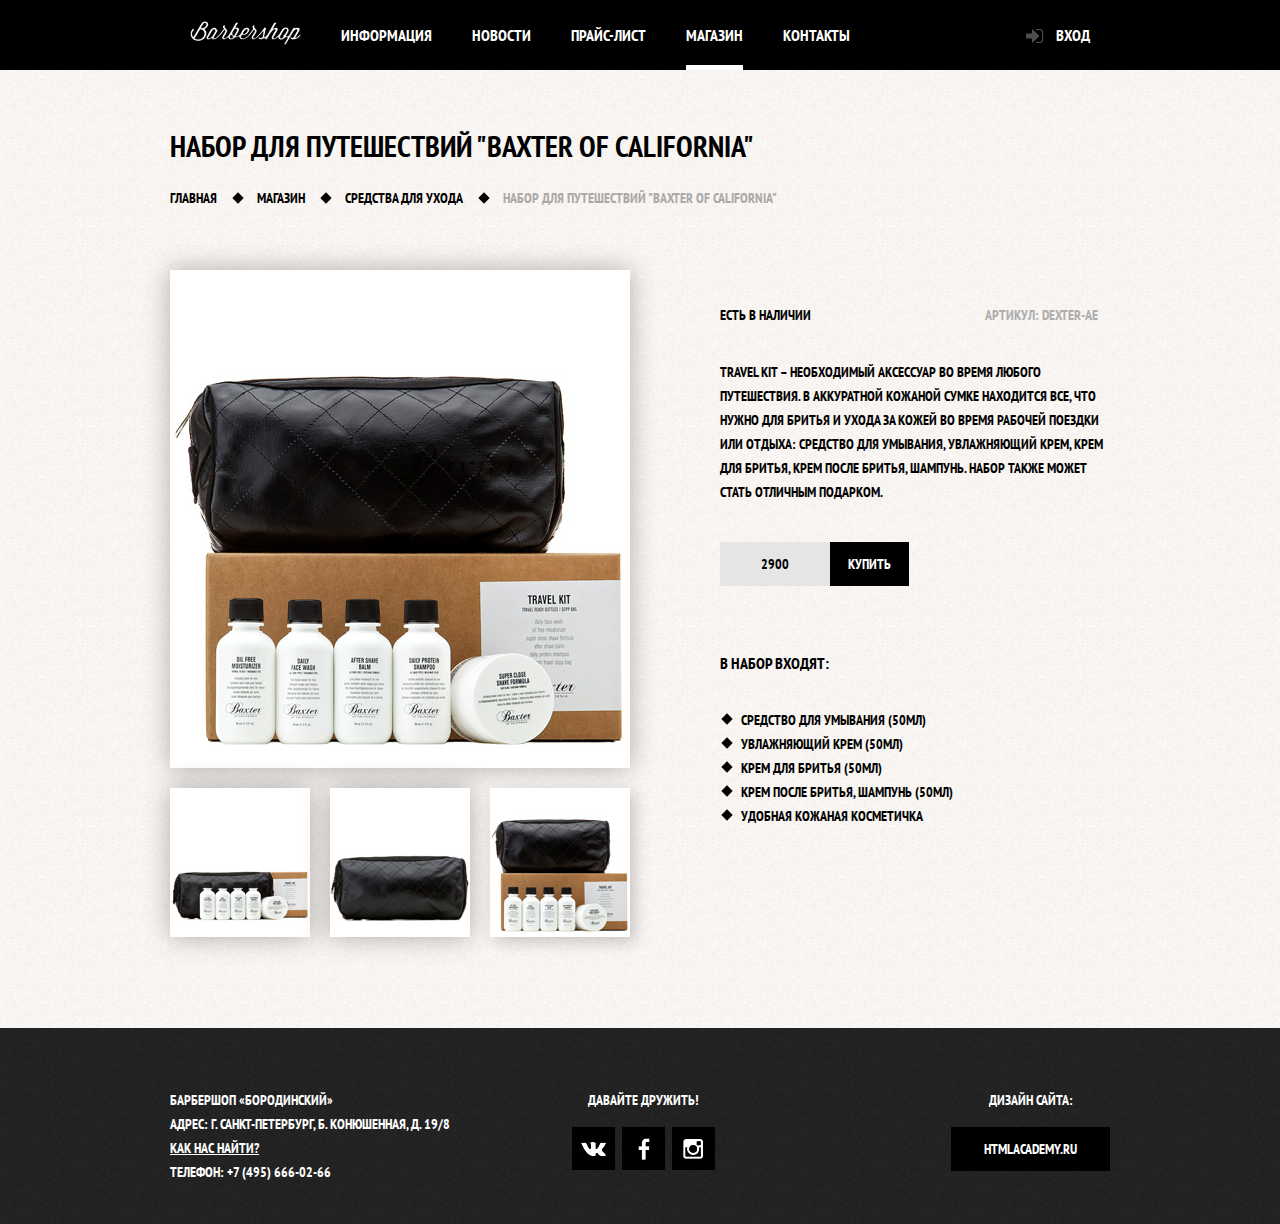
==== item.html @ e2850f3a "Главная, Прайс-лист, Страничка товара + открытие /закрытие попапов" ====
﻿<!DOCTYPE html>
<html>
  <head>
    <meta charset="utf-8">
	<link rel="stylesheet" href="css/normalize.css">
	<link rel="stylesheet" href="css/style.css" type="text/css">
	<link rel="stylesheet" href="https://fonts.googleapis.com/css?family=PT+Sans+Narrow:700&amp;subset=latin,cyrillic-ext">
    <title>Барбершоп "Страница товара" (item)</title>
  </head>
	<body class="item">
		<!--Хедер страницы -->
		<header class="main-header">
			<div class="container clearfix">
					<nav class="main-navigation">
						<ul>
							<li><a href="index.html"><img src="img/-index/logo_header.png" width="111" height="24" alt="Логотип Барбершопа"></a></li>
							<li><a href="#">Информация</a></li>
							<li><a href="#">Новости</a></li>
							<li><a href="price.html">Прайс-лист</a></li>
							<li class="active"><a href="item.html">Магазин</a></li>
							<li><a href="#">Контакты</a></li>
						</ul>
					</nav>
					
					<div class="user-block">
						<a class="login" href="#">Вход</a>  <!-- По клику открывается модальное окно с формой входа! -->
					</div>
			</div>
		</header>
		
		<!--Основная часть страницы -->
		<main class="container main-container clearfix">
			<!-- Заголовок -->
			<h1>Набор для путешествий "Baxter of California"</h1>

			
			<!-- Пагинатор местоположения страницы -->
			<div class="paginator">
				<ul>
					<li><a href="#">Главная</a></li>
					<li><a href="#">Магазин</a></li>
					<li><a href="#">Средства для ухода</a></li>
					<li class="active"><a>Набор для путешествий "Baxter of California"</a></li>
				</ul>
			</div>
				
			<!-- Фото слайды -->
			<div class="content">
				<section class="content-column-left">
					<div class="main_caption">
						<img src="img/-item/big_image.jpeg" width="460" height="498" alt="">
					</div>
					<div class="miniatures">
						<div class="caption">
							<a href="img/-item/big_image_3.jpeg"><img src="img/-item/small_image_3.jpeg" width="140" height="149" alt=""></a>
						</div>
						<div class="caption">
							<a href="img/-item/big_image_2.jpeg"><img src="img/-item/small_image_2.jpeg" width="140" height="149" alt=""></a>
						</div>
						<div class="caption">
							<a href="img/-item/big_image_3.jpeg"><img src="img/-item/small_image.jpeg" width="140" height="149" alt=""></a>
						</div>
					</div>
				</section>
			</div>
				
			<!-- Текстовый блок справа-->
			<article class="content-column-right">
				<div class="text_box">
					<div class="footnotes clearfix">
						<div class="art">Артикул: Dexter-AE</div>
						<div class="availability clearfix">Есть в наличии</div>  <!-- Заменить имя класса (дибильное). Вместо div нужно по ТЗ - p -->
					</div>
					<p>Travel Kit – необходимый аксессуар во время любого путешествия. В аккуратной кожаной сумке находится все, что нужно для бритья и ухода за кожей во время рабочей поездки или отдыха: средство для умывания, увлажняющий крем, крем для бритья, крем после бритья, шампунь. Набор также может стать отличным подарком.</p>
					<div class="price">2900
					</div>
					<div class="btn">Купить
					</div>
					<h3>В набор входят:</h3>
					<ul class="list">
						<li>Средство для умывания (50мл)</li>
						<li>Увлажняющий крем (50мл)</li>
						<li>Крем для бритья (50мл)</li>
						<li>Крем после бритья, шампунь (50мл)</li>
						<li>Удобная кожаная косметичка</li>
					</ul>
				</div>
			</article>
			
		</main>
		
		<!--Футер страницы -->
		<footer class="main-footer">
			<div class="container c clearfix">
				<div class="footer-contacts">
							Барбершоп «Бородинский»<br>
							Адрес: г. Санкт-Петербург, Б. Конюшенная, д. 19/8<br>
							<a href="#">Как нас найти?</a><br>
							Телефон: +7 (495) 666-02-66
				</div>
				
				<div class="footer-social">
					<p>Давайте дружить!</p>
					<a class="social-btn social-btn-vk" href="#"></a>
					<a class="social-btn social-btn-fb" href="#"></a>
					<a class="social-btn social-btn-inst" href="#"></a>
				</div>
				
				<div class="footer-copyright">
					<p>Дизайн сайта:</p>
					<a href="#" class="btn">HTMLAcademy.ru</a>       <!--Копирайт (сайт разрабов) -->
				</div>
			</div>
		</footer>
		
		<!-- Всплывающее модальное окно Вход-->
		<div class="modal-window">
			<!-- Кнопка Закрыть-->
			<div class="modal-window-close">
				закрыть
			</div>
			
			<h2>Личный кабинет</h2>
			<p>Введите пожалуйста свой логин и пароль</p>
			<form class="login-form" action="/echo" method="post">
				<input type="text" name="login" class="icon-user" placeholder="Логин" required>
				<input type="password" name="password" class="icon-password" placeholder="Пароль" required><br>
				<input type="checkbox" name="remember" id="remember-me" checked>
				<label for="remember-me">Запомните меня</label>
				<a href="#" class="restore">Я забыл пароль!</a>
				<button type="submit" class="btn">Войти</button>
			</form>
		</div>
		
		<!-- Всплывающее модальное окно Карта-->
		<div class="modal-content-map">
			<div class="modal-content-close">закрыть</div>
			<div class="modal-container">
				<div id="map" class="map-image">
				</div>
			</div>
		</div>
		
		<script src="js/script.js"></script>
		<script type="text/javascript" charset="utf-8" async src="https://api-maps.yandex.ru/services/constructor/1.0/js/?sid=y2CGXugQH0MIOYEFrCMbbpvY8io7dJtM&width=766&height=561&lang=ru_RU&sourceType=constructor&scroll=true&id=map"></script>
		
	</body>
  </html>
---- css/style.css ----
﻿body {						/* Данные, общие для всей странички */
	font-size: 14px;
	line-height: 24px;
	font-family: "PT Sans Narrow", sans-serif;
	font-weight: 700;
	text-transform: uppercase;
	color: #fff;
	min-width: 960px;
	background: #111 url("../img/-index/bg2.jpeg") no-repeat center top;
}

body.item, body.inner_page {					/* Страничка Прайс */
	background: #f8f5f2 url("../img/-item/block_bg.jpeg") repeat center top;
	color: #000;
}

.container {         /* Общий контейнер шириной 940px */
	width: 940px;
	margin: 0 auto;
	padding: 0 10px;
}

.main-container {
	margin: 45px auto;
	margin-bottom: 84px;
	padding: 0 10px;
}

.clearfix:after {    /* Класс CLEARFIX */
	content: "";
	display: table;
	clear: both;
}

/* Хедер ----------------------------------------------------------*/
.main-header {          /* Хедер */
	margin-top: 0px;
	margin-bottom: 60px;
	background: #000;
}

.main-navigation {     /* Меню хедера */
	float: left;
	width: 810px;
}

.user-block {          /* Пользовательский блок */
	float: right;
	max-width: 140px;
}

.main-navigation ul {   /* Список меню хедера */
	margin: 0;
	padding: 0;
	font-size: 0;  /* борьба с пробелами в инлайн-блоках! */
	list-style: none;
}

.main-navigation li {    /* Элементы списка меню хедера */
	display: inline-block;
	font-size: 16px;
	line-height: 20px;
	vertical-align: top;
}

.main-navigation a {    /* Ссылки в меню хедера */
	display: block;
	padding: 25px 20px;
	text-decoration: none;
	color: #fff;
}

.main-navigation a:hover {   /* Ссылки при наведении */
	background: #242424;
	cursor: pointer;
}

.main-navigation .active a {  /* Активная ссылка меню хедера */
	position: relative;
}

.main-navigation .active a:hover {  /* Активная ссылка меню хедера при наведении */
	background: none;
	cursor: default;
}

.main-navigation .active a:after {  /* Псевдоэлемент активной ссылки меню хедера */
	content: "";
	position: absolute;
	bottom: 0;
	left: 20px;
	right: 20px;
	height: 5px;
	background: white;
}

.login {                     /* Ссылка пользовательского блока */
	position: relative;
	display: inline-block;
	vertical-align: top;
	padding: 25px 20px;
	padding-left: 50px;
	font-size: 16px;
	line-height: 20px;
	text-decoration: none;
	color: #fff;
}

.login:hover {             /* Ссылка пользовательского блока при наведении*/
	background: #242424;
}

.login:before {            /* Псевдоэлемент (картинка)ссылки пользовательского блока */
	content: "";
	position: absolute;
	top: 28px;
	left: 20px;
	width: 18px;
	height: 16px;
	background: url("../img/-index/icon_enter.png") no-repeat;
	/*background-position: 0 -212px;*/
}

.login:hover:before {											/* Псевдоэлемент (картинка)ссылки пользовательского блока при наведении */
	background: url("../img/-index/icon_enter2.png") no-repeat;
}

/*-------------------------------------------------------------*/
.logo {					/* Логотип */
	width: 368px;
	height: 152px;
	margin: 0 auto;
	margin-bottom: 77px;
}

.logo img {				/* Логотип (картинка) */
	width: 368px;
	height: 152px;
}

.slogan {				/* Слоган (из 3 колонок) */
	margin-bottom: 80px;
}

.slogan-item {			/* Колонки слогана */
	float: left;
	width: 300px;
	margin-right: 20px;
	text-align: center;
}

.slogan-item:last-child {		/* Последняя колонка слогана */
	margin-right: 0;
}

.slogan-title {					/* Заголовки слоганов */
	position: relative;
	padding-bottom: 50px;
	margin-bottom: 30px;
	font-size: 30px;
	line-height: 42px;
}

.slogan-item p {					/* Текст слоганов */
	margin: 10px;
}

.slogan-title:after {			/* Псевдоэлемент после заголовка слоганов */
	content: "";
	position: absolute;
	bottom: 0;
	left: 50%;
	display: block;
	width: 20px;
	height: 20px;
	margin-left: -10px;
	background: #fff;
	transform: rotate(45deg);
}

.index-content {						/* Белые окошки */
	margin-bottom: 35px;
	padding: 50px 80px;
	color: #000;
	background:
				url("../img/-index/vert_line.png") no-repeat center,
				#f8f5f2 url("../img/-index/block_bg.jpeg");
}

.index-content-column-left {			/* Левая колонка окошка */
	width: 350px;
}

.index-content-column-right {			/* Правая колонка окошка */
	width: 300px;
}

.index-content-column-left {			/* Левая колонка окошка */
	float: left;
}

.index-content-column-right {			/* Правая колонка окошка */
	float: right;
}

.index-content-column-title {			/* Заголовок колонки */
	margin: 0;
	margin-bottom: 35px;
	font-size: 30px;
	line-height: 42px;
}

.news {							/* Блок новостей в левой колонке */
	margin: 0;
	padding: 0;
	list-style: none;
}

.news li {						/* Элементы блока новостей */
	margin-bottom: 25px;
}

.news time {						/* Дата в блоке новостей */
	text-transform: none;
	font-weight: normal;
}

.news a {
	text-decoration: none;
	color: #000;
}

.btn {							/* Класс .BTN кнопок */
	display: inline-block;
	vertical-align: top;
	padding: 10px 33px;
	margin-right: 16px;
	font-size: 14px;
	font-family: "PT Sans Narrow", sans-serif;
	font-weight: 700;
	line-height: 24px;
	text-decoration: none;
	text-transform: uppercase;
	text-align: center;
	color: #fff;
	background: #000;
	border: none;
	outline: none;
	cursor: pointer;
}

.btn:hover,
.btn:active {					/* Поведение кнопок по наведению и нажатию */
	background: #663d15;
}

.btn:disabled {					/* ПОведение неактивных (отключенных) кнопок */
	cursor: default;
	opacity: .5;
}

.btn:disabled:hover {			/* Поведение неактивных кнопок при наведении */
	background: #000;
}

.main-contacts .btn {
	padding-right: 20px;
	padding-left: 20px;
}

.main-contacts .btn:last-child {
	margin-right: 0;
}

.gallery{						/* Блок галареи в правой колонке */
	position: relative;
	height: 260px;
}

.gallery-image {					/*  */
	height: 164px;
	margin: 0;
	border: 7px solid white;
	background: #ccc;
}

.gallery-image img {				/* Изображение в блоке галереи */
	width: 286px;
	height: 164px;
}

.gallery .btn {					/* Кнопки в блоке галереи */
	position: absolute;
	bottom: 0;
	width: 140px;
	margin: 0;
}

.gallery-prev {					/* Кнопка НАЗАД в блоке галереи */
	left: 0;
}

.gallery-next {					/* Кнопка ВПЕРЕД в блоке галереи */
	right: 0;
}

.content p {						/* Абзац в левой колонке второго белого окошка */
	margin: 0;
	margin-bottom: 25px;
}

.form  input {						/* Форма в правой колонке второго окошка */
	float: left;
	margin-right: 20px;
	margin-bottom: 20px;
	width: 106px;
	padding: 10px 15px;
	border: 2px solid #000;
	font-family: "PT Sans Narrow", sans-serif;
	font-size: 14px;
	line-height: 24px;
	text-transform: uppercase;
	color: #000;
	background: #f9f6f3;
	outline: none;
}

.form  input:focus {					/* Поля ввода формы при фокусе на них */
	border: 2px solid #663d15;
}

.form  input:nth-child(even) {			/* Четные поля ввода формы */
	margin-right: 0;
}

.form .btn {							/* Кнопки формы */
	clear: both;
	width: 100%;
}

/* Пагинатор (внутренние странички) -----------------------------*/
.paginator {								/* Пагинатор */
	max-width: 700px;
	margin: 0;
	margin-bottom: 35px;
}

.paginator ul {   /* Список меню пагинатора */
	margin: 0;
	padding: 0;
	font-size: 0;  /* борьба с пробелами в инлайн-блоках! */
	list-style: none;
}

.paginator li {    /* Элементы списка меню пагинатора */
	display: inline;			/* inline-block  не нужен! */
	font-size: 14px;
	line-height: 20px;
	vertical-align: top;
}

.paginator a {    /* Ссылки в меню пагинатора */  
	padding: 10px 0px;
	padding-right: 40px;

	position: relative;
	text-decoration: none;
	color: #000;
}

.paginator li.active a:after {		/* Скрыть псевдоэлемент активной ссылки пагинатора (как вариант) */
	display: none;
}

.paginator a:after {		/* Псевдолементы ссылок пагинатора. */
	content: "";
	display: block;
	position: absolute;
	top: 15px;
	right: 15px;    				
	width: 8px;
	height: 8px;
	background-color: #000;
	transform: rotate(45deg);
}

.paginator a:hover:after {			/* При наведении на псевдоэлемент курсор "не сигналит" о ссылке */
	cursor: default;
}

.paginator a:hover {   /* Ссылки пагинатора при наведении */
	cursor: pointer;
}

.paginator .active a {  /* Активная ссылка меню пагинатора */
	position: relative;
	color: #aba9a7;					
}

.paginator .active a:hover {  /* Активная ссылка меню пагинатора при наведении */
	background: none;
	cursor: default;
}

/* Стили странички "Страничка товара" (item) -----------------------------*/
.item .main-header {
	background: #000;
	color: #fff;
	margin-bottom: 55px;
}

.item  h1 {
	margin: 0;
	margin-bottom: 21px;
	font-size: 30px;
	line-height: 42px;
}

.item .paginator {
	margin-bottom: 55px;
}

.item .main-footer {
	background: #252525 url("../img/-index/footer_bg.jpeg");
	color: #fff;
}

.item .content-column-left {					/* Левый блок (картинки) */
	width: 480px;
	float: left;
}

.main_caption {							/* Большая картинка */
	float: left;
	padding-bottom: 13px;	/* ...Исправить. Если падинг указать 20 рх, то вылезает на деле почему-то больше (7рх лишние)... */
}

/*.caption a:active .main_caption img{					/ такое не  работает... /
	background: url("img/-item/big_image.jpeg") no-repeat;
}*/

.main_caption img, .caption img {		/* Тень изображениям (большому и двум маленьким) */
	box-shadow: 0 0 25px rgba(0,0,0,0.3);
}

.caption:last-child  img{		/* Тень изображению (последнему из маленьких) */
	box-shadow: 5px 5px 15px rgba(0,0,0,0.2);
}

.caption {
	float: left;	
	padding-right: 20px;
}

.caption:last-child {	
	padding-right: 0;
}

.caption:last-child :after {
	clear: both;
}

.item .content-column-right {					/* Правый блок (текстовый) */
	width: 390px;
	float: right;
}

.item .content-column-right .btn {
	padding: 10px 18px;
	margin-right: 0px;
}

.item .content-column-right a {
	text-decoration: none;
	color: #000;
}

.item .content-column-right .art {
	color: #aeaeae;
}

.item .text_box p {
	margin-bottom: 38px;
}

.item .text_box h3 {
	margin-top: 65px;
	margin-bottom: 33px;
}

.item .content-column-right ul {			/* content-column-right заменить на класс list!.. */
	margin: 0;
    padding: 0;
	list-style: none;
	margin-top: 29px;
	margin-left: 21px;
}

.item .content-column-right li {			/* и тут... */
	position: relative;
}

.item .content-column-right li:before {		/* и тут... */  /* и где-то еще в 1 месте... */
	content: "";
	position: absolute;
	top: 7px;
	left: -18px;    				/* Хотя по идее 21рх... */
	width: 8px;
	height: 8px;
	background-color: #000;
	transform: rotate(45deg);	
}
 
.price {
	display: inline-block;
	vertical-align: top;
	padding: 10px 41px;
	margin-right: -3px;
	font-size: 14px;
	font-family: "PT Sans Narrow", sans-serif;
	font-weight: 700;
	line-height: 24px;
	text-decoration: none;
	text-transform: uppercase;
	text-align: center;
	border: none;
	outline: none;
	cursor: default;
	color: #000;
	background-color: #e5e5e5;
}

.footnotes {
	margin-top: 33px;
	margin-bottom: 33px;
}

.availability {
	float: left;
}

.art {
	float: right;
	padding-right: 12px;
}

/* Стили странички Прайс (inner-page) ------------------------------------------------- */
.inner_page .main-header {
	background: #000;
	color: #fff;
	margin-bottom: 55px;
}

.inner_page .main-footer {
	background: #252525 url("../img/-index/footer_bg.jpeg");
	color: #fff;
}

.inner_page .main-container {
	margin-bottom: 79px;
}

.inner_page .main-navigation li:first-of-type  a, .item .main-navigation li:first-of-type  a {
	padding: 21px 20px;
}

.inner-page-title {
	margin-bottom: 57px; /*можно и 55рх*/
}

.inner-page-title h1 {
	margin: 0;
	padding: 0;
	margin-bottom: 19px;
	font-size: 30px;
	line-height: 42px;
}

.inner-content {
	margin-bottom: 79px;
}

.inner-content h2 {
	margin-top: 60px;
	margin-bottom: 32px;
	font-size: 24px;
	line-height: 30px;
}

.inner-content p {
	margin: 14px 0;
}

.inner-content table {
	border-collapse: collapse;
}

.inner-content td {
	padding: 10px 15px;
	border: 2px solid black;
}

.big-header {
	margin-top: 57px;
	margin-bottom: 58px;  
	text-align: center;
}

.big-header h2 {
	position: relative;
	display: inline;
	margin: 0;
	padding: 0 25px;  
	font-size: 48px;
	line-height: 48px;
	text-align: center;
	background: #f8f5f2 url("../img/-item/block_bg.jpeg") repeat;
}

.big-header:after {
	content: ""; 
	position: relative;
	top: -25px;
	z-index: -1;  
	display: block;
	border-bottom: 2px solid black;
}
.list-1 {
	margin: 14px 0;
	padding: 0;
	list-style: none;
}

.list-1 li {
	position: relative;
	margin-bottom: 15px;
	padding-left: 20px;
}

.list-1 li:before {
	content: "";
	position: absolute;
	top: 8px;
	left: 0;
	width: 8px;
	height: 8px;  
	background: #000;
	transform: rotate(45deg);
}

.prices-table {
	width: 100%;
}

.prices-table td {
    width: 50%;
}

.prices-table td:last-child {
	text-align: center;
}

.short-text {
	padding-right: 80px;
}

/* Колонки для контента */
.inner-content-columns {
    margin: 60px 0;
	margin-bottom: 63px;
}

.inner-content-column-left,
.inner-content-column-right {
	width: 460px;
}

.inner-content-column-left {
	float: left;
}

.inner-content-column-right {
	float: right;
}

.inner-content-column-left *:first-child,
.inner-content-column-right *:first-child {
	margin-top: 0;
}
.inner-content-column-left *:last-child,
.inner-content-column-right *:last-child {
	margin-bottom: 0;
}

/* Футер -------------------------------------------------------*/
.main-footer {						/* Футер */
	margin-top: 60px;
	padding-top: 60px;
	padding-bottom: 40px;
	background: #252525 url("../img/-index/footer_bg.jpeg");
}

.footer-contacts {					/* Блок контактов в футере */
	float: left;
	width: 320px;
	margin-right: 80px;
}

.footer-contacts a {					/* Ссылки блока контактов футера ???*/
	color: #fff;
}

.footer-social {						/* Блок социальных сетей футера */
	float: left;
	text-align: center;
}

.footer-copyright {					/* Блок копирайта футера */
	float: right;
	max-width: 320px;
}

.footer-contacts a:hover {			/* Ссылки блока контактов футера при наведении */
	text-decoration: none;
}

.footer-social p {					/* Абзац блока соцсетей футера */
	margin: 0;
	margin-bottom: 15px;
}

.social-btn {						/* Социальные кнопки в футере */
	margin: 0 2px;
	display: inline-block;
	vertical-align: top;
	width: 43px;
	height: 43px;
	font-size: 0;
	text-decoration: none;
	background: #000 url("../img/sprite.png") no-repeat center;								/* Подключить спрайт и далее расставить координаты картинок! */
}

.social-btn:hover {						/* Социальные кнопки в футере при наведении */
	background-color: #fff;
}

.social-btn-vk {						/* Социальная кнопка ВК футера */
	background: #000 url("../img/-index/icon_vk.png") no-repeat center;
	/*background-position: 9px -968px;*/
}

.social-btn-fb {						/* Социальная кнопка FB футера */
	background: #000 url("../img/-index/icon_fb.png") no-repeat center;
}

.social-btn-inst {						/* Социальная кнопка INST футера */
	background: #000 url("../img/-index/icon_inst.png") no-repeat center;
}

.social-btn-vk:hover {						/* Социальная кнопка ВК футера при наведении */
	background: #fff url("../img/-index/icon_vk_b.png") no-repeat center;
}

.social-btn-fb:hover {						/* Социальная кнопка FB футера при наведении */
	background: #fff url("../img/-index/icon_fb_b.png") no-repeat center;
}

.social-btn-inst:hover {						/* Социальная кнопка INST футера при наведении */
	background: #fff url("../img/-index/icon_inst_b.png") no-repeat center;
}

.footer-copyright p {					/* Абзац блока копирайта футера */
	margin: 0;
	margin-bottom: 15px;
	text-align: center;
}

.footer-copyright .btn {					/* Кнопки блока копирайта футера */
	margin-right: 0;
}

.footer-copyright .btn:hover {					/* Кнопки блока копирайта футера при наведении*/
	color: #000;
	background: #fff;
}

/* Модальное окно Вход ------------------------------------------ */
.modal-window {
	display: none;		/* display: none; */
	position: absolute;
	top: 0;
	left: 50%;
	margin-top: 120px;
	margin-left: -230px;
	width: 300px;
	padding: 50px 80px;
	padding-bottom: 58px;
	background: #f8f5f2 url("../img/-index/block_bg.jpeg") repeat;
	color: #000;
	box-shadow: 0 30px 50px rgba(0,0,0,.75);
}

.modal-window-close {		/* Кнопка Закрыть формы входа */
	position: absolute;
	top: 9px;
	right: -34px;
	width: 21px;
	height: 21px;
	background: url("../img/-index/close_window.png") no-repeat center;
	font-size: 0;
	cursor: pointer;
}

.modal-window h2 {			/* Заголовок */
	margin: 0;
	margin-bottom: 20px;
	font-size: 30px;
	line-height: 42px;
}

.modal-window p {			/* Абзац */
	margin: 0;
	margin-bottom: 15px;
}

.modal-window .login-form {		/* Форма */
	
}

.login-form input[type="text"], .login-form input[type="password"] {	/* Поля формы входа (логин и пароль) */
	width: 241px;
	margin: 0;
	margin-bottom: 9px;
	padding: 12px 40px 12px 10px;
	font-size: 14px;
	line-height: 24px;
	font-family: "PT Sans Narrow", sans-serif;
	text-transform: uppercase;
	color: #000;
	border: 2px solid #000101;
	outline: none;
	background: #f9f6f3;
}

.login-form input:focus {				/* Фокус в поле ввода */
	border-color: #663d15;
}

.login-form input.icon-user {			/* Иконка в поле Логин */
	background: url("../img/-index/icon_login.png") no-repeat right 14px center;
}

.login-form input.icon-password {		/* Иконка в поле Пароль */
	background: url("../img/-index/icon_pass.png") no-repeat right 14px center;
}

.login-form .restore {				/* Ссылка "Я забыл пароль" */
	float:right;
	color: #000;
}

.login-form .btn {					/* Кнопка формы */
	width: 100%;
	margin-top: 17px;
}

.login-form input[type="checkbox"] {	/* Чекбокс */
	display: none;
}

.login-form input[type="checkbox"] + label{		/* Лейбл, привязанный к чекбоксу */
	display: inline-block;
	vertical-align: top;
	position: relative;
	padding-left: 32px;
	cursor: pointer;
}

.login-form input[type="checkbox"] + label:hover {		/* Лейбл при наведении */
	color: #663d15;
}

.login-form input[type="checkbox"] + label:before {		/* Псевдоэлемент лейбла */
	content: "";
	position: absolute;
	top: 2px;
	left: 0;
	width: 17px;
	height: 17px;
	border: 2px solid #000;
}

.login-form input[type="checkbox"]:checked + label:before {		/* Псевдоэлемент при нажатом чекбоксе */
	background: url("../img/-index/close_btn.png") no-repeat center;
}

.modal-content-map {
	display: none;		/* display: none; */
	position: absolute;
	top: 0;
	left: 50%;
	margin-top: 578px;
	margin-left: -390px;
	width: 766px;
	height: 560px;
	padding: 7px;
	background-color: #fff;
	color: #000;
	box-shadow: 0 30px 50px rgba(0,0,0,.75);
}

.modal-content-close {		/* Кнопка Закрыть формы входа */
	position: absolute;
	top: 7px;
	right: -32px;
	width: 21px;
	height: 21px;
	background: url("../img/-index/close_window.png") no-repeat center;
	font-size: 0;
	cursor: pointer;
	
}

@keyframes show {			/* Кадры анимации открытия Модального окна */
  0% {
    opacity: 0.2;
  }
  70% {
    opacity: 0.4;
  }
  90% {
    opacity: 0.7;
  }
  100% {
    opacity: 1;
  }
}

.modal-show {		/* Отображение модального окна */
	display: block;
	animation: show 1s;
}

@keyframes close {			/* Кадры анимации закрытия Модального окна */
	0% {
		transform: scale(1);
		opacity: 1;		
	}
	60% {
		transform: scale(0.9);	
        opacity: 1;	
	}
	80% {
		transform: scale(1.1);
	}	
	100% {
		transform: scale(0);
		opacity: 0;	
	}		
}

.modal-close{						/* Закрытие модального окна */
	animation: close .5s ease-in-out;
}

@keyframes error {			/* Кадры анимации ошибки Модального окна Вход */
  0% {
	opacity: 1;
  }
  50% {
	box-shadow:  0 0 20px 30px rgba(255,0,0,0.7),
				inset 0 0 10px 10px rgba(255,0,0,0.7);
	opacity: 0.9;
  }
  100% {
	opacity: 1;
  }
}

.modal-error {		/* Ошибка входа (не хватает логина и/или пароля) */
	animation: error 2s;
}

/*.modal-show-sec {			/* Альтернативное отображение модального окна */
	/*display: block;
	animation: modal-show-sec .5s ease-in-out;		
}

@keyframes modal-show-sec {		/* Кадры альтернативной анимации открытия Модального окна */
	/*0% {
		transform: scale(0);
		opacity: 0.0;		
	}
	60% {
		transform: scale(1.1);	
	}
	80% {
		transform: scale(0.9);
		opacity: 1;	
	}	
	100% {
		transform: scale(1);
		opacity: 1;	
	}		
}*/

.modal-container {
	background-color: #aba9a7;
	width: 100%; /*766px;*/
	height: 100%; /*560px;*/
	z-index: 1;
}

.map-image {
	z-index: 2;
}
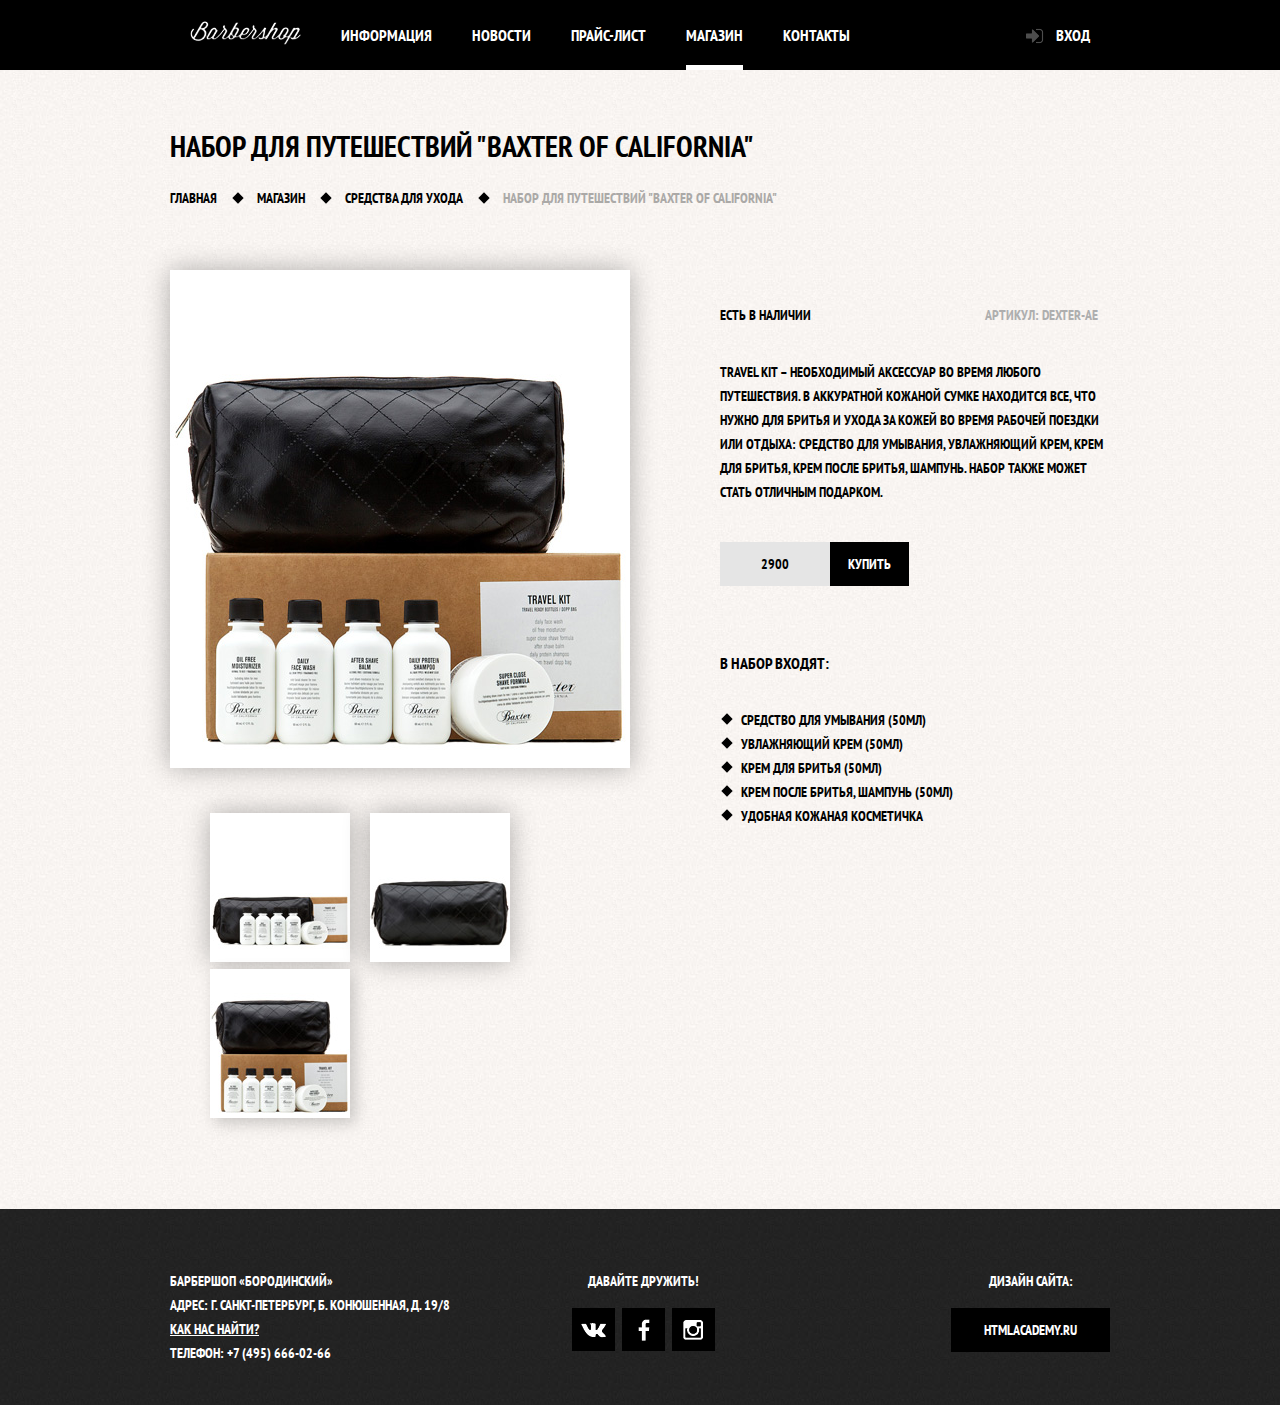
==== commit 10d7cd6c: "Переключение картинок" ====
--- a/item.html
+++ b/item.html
@@ -8,16 +8,18 @@
     <title>Барбершоп "Страница товара" (item)</title>
   </head>
 	<body class="item">
+		<!-- Затемняющая шторка -->
+		<div class="blind"></div> 
 		<!--Хедер страницы -->
 		<header class="main-header">
 			<div class="container clearfix">
 					<nav class="main-navigation">
 						<ul>
-							<li><a href="index.html"><img src="img/-index/logo_header.png" width="111" height="24" alt="Логотип Барбершопа"></a></li>
+							<li><a href="index.html"><img src="img/logo_header.png" width="111" height="24" alt="Логотип Барбершопа"></a></li>
 							<li><a href="#">Информация</a></li>
 							<li><a href="#">Новости</a></li>
 							<li><a href="price.html">Прайс-лист</a></li>
-							<li class="active"><a href="item.html">Магазин</a></li>
+							<li class="active"><a href="shop.html">Магазин</a></li>
 							<li><a href="#">Контакты</a></li>
 						</ul>
 					</nav>
@@ -29,16 +31,16 @@
 		</header>
 		
 		<!--Основная часть страницы -->
-		<main class="container main-container clearfix">
+		<div class="container main-container clearfix">
 			<!-- Заголовок -->
 			<h1>Набор для путешествий "Baxter of California"</h1>
 
 			
 			<!-- Пагинатор местоположения страницы -->
-			<div class="paginator">
+			<div class="bread_crumbs">
 				<ul>
-					<li><a href="#">Главная</a></li>
-					<li><a href="#">Магазин</a></li>
+					<li><a href="index.html">Главная</a></li>
+					<li><a href="shop.html">Магазин</a></li>
 					<li><a href="#">Средства для ухода</a></li>
 					<li class="active"><a>Набор для путешествий "Baxter of California"</a></li>
 				</ul>
@@ -47,20 +49,20 @@
 			<!-- Фото слайды -->
 			<div class="content">
 				<section class="content-column-left">
-					<div class="main_caption">
-						<img src="img/-item/big_image.jpeg" width="460" height="498" alt="">
-					</div>
-					<div class="miniatures">
-						<div class="caption">
-							<a href="img/-item/big_image_3.jpeg"><img src="img/-item/small_image_3.jpeg" width="140" height="149" alt=""></a>
-						</div>
-						<div class="caption">
-							<a href="img/-item/big_image_2.jpeg"><img src="img/-item/small_image_2.jpeg" width="140" height="149" alt=""></a>
-						</div>
-						<div class="caption">
-							<a href="img/-item/big_image_3.jpeg"><img src="img/-item/small_image.jpeg" width="140" height="149" alt=""></a>
-						</div>
-					</div>
+					<p class="main_caption">
+						<img id="largeImg" src="img/big_image.jpeg" width="460" height="498" alt="BigImage">
+					</p>
+					<ul class="miniatures"  id="thumbs">
+						<li class="caption">
+							<a href="img/big_image_3.jpg" title="Image3"><img src="img/small_image_3.jpeg" width="140" height="149" alt="SmallImage1"></a>
+						</li>
+						<li class="caption">
+							<a href="img/big_image_2.jpg" title="Image2"><img src="img/small_image_2.jpeg" width="140" height="149" alt="SmallImage2"></a>
+						</li>
+						<li class="caption">
+							<a href="img/big_image.jpeg" title="Image1"><img src="img/small_image.jpeg" width="140" height="149" alt="SmallImage3"></a>
+						</li>
+					</ul>
 				</section>
 			</div>
 				
@@ -87,7 +89,7 @@
 				</div>
 			</article>
 			
-		</main>
+		</div>
 		
 		<!--Футер страницы -->
 		<footer class="main-footer">
@@ -95,7 +97,7 @@
 				<div class="footer-contacts">
 							Барбершоп «Бородинский»<br>
 							Адрес: г. Санкт-Петербург, Б. Конюшенная, д. 19/8<br>
-							<a href="#">Как нас найти?</a><br>
+							<a class="open-map" href="#">Как нас найти?</a><br>
 							Телефон: +7 (495) 666-02-66
 				</div>
 				
--- a/css/style.css
+++ b/css/style.css
@@ -6,12 +6,17 @@
 	text-transform: uppercase;
 	color: #fff;
 	min-width: 960px;
-	background: #111 url("../img/-index/bg2.jpeg") no-repeat center top;
-}
-
-body.item, body.inner_page {					/* Страничка Прайс */
-	background: #f8f5f2 url("../img/-item/block_bg.jpeg") repeat center top;
-	color: #000;
+	background: #111 url("../img/bg2.jpeg") no-repeat center top;
+}
+
+body.shop, body.item, body.inner_page {					/* Тело внутренних страниц */
+	background: #f8f5f2 url("../img/block_bg.jpeg") repeat center top;
+	color: #000;
+}
+
+.shop .main-footer, .item .main-footer, .inner_page .main-footer {		/* Футер внутренних страниц */
+	background: #252525 url("../img/footer_bg.jpeg");
+	color: #fff;
 }
 
 .container {         /* Общий контейнер шириной 940px */
@@ -117,12 +122,12 @@
 	left: 20px;
 	width: 18px;
 	height: 16px;
-	background: url("../img/-index/icon_enter.png") no-repeat;
+	background: url("../img/icon_enter.png") no-repeat;
 	/*background-position: 0 -212px;*/
 }
 
 .login:hover:before {											/* Псевдоэлемент (картинка)ссылки пользовательского блока при наведении */
-	background: url("../img/-index/icon_enter2.png") no-repeat;
+	background: url("../img/icon_enter2.png") no-repeat;
 }
 
 /*-------------------------------------------------------------*/
@@ -183,8 +188,8 @@
 	padding: 50px 80px;
 	color: #000;
 	background:
-				url("../img/-index/vert_line.png") no-repeat center,
-				#f8f5f2 url("../img/-index/block_bg.jpeg");
+				url("../img/vert_line.png") no-repeat center,
+				#f8f5f2 url("../img/block_bg.jpeg");
 }
 
 .index-content-column-left {			/* Левая колонка окошка */
@@ -338,28 +343,28 @@
 	width: 100%;
 }
 
-/* Пагинатор (внутренние странички) -----------------------------*/
-.paginator {								/* Пагинатор */
+/* Пагинатор Хлебные крошки (внутренние странички) -----------------*/
+.bread_crumbs {								/* Пагинатор Хлебные крошки */
 	max-width: 700px;
 	margin: 0;
 	margin-bottom: 35px;
 }
 
-.paginator ul {   /* Список меню пагинатора */
+.bread_crumbs ul {   /* Список меню пагинатора */
 	margin: 0;
 	padding: 0;
 	font-size: 0;  /* борьба с пробелами в инлайн-блоках! */
 	list-style: none;
 }
 
-.paginator li {    /* Элементы списка меню пагинатора */
+.bread_crumbs li {    /* Элементы списка меню пагинатора */
 	display: inline;			/* inline-block  не нужен! */
 	font-size: 14px;
 	line-height: 20px;
 	vertical-align: top;
 }
 
-.paginator a {    /* Ссылки в меню пагинатора */  
+.bread_crumbs a {    /* Ссылки в меню пагинатора */  
 	padding: 10px 0px;
 	padding-right: 40px;
 
@@ -368,11 +373,11 @@
 	color: #000;
 }
 
-.paginator li.active a:after {		/* Скрыть псевдоэлемент активной ссылки пагинатора (как вариант) */
+.bread_crumbs li.active a:after {		/* Скрыть псевдоэлемент активной ссылки пагинатора (как вариант) */
 	display: none;
 }
 
-.paginator a:after {		/* Псевдолементы ссылок пагинатора. */
+.bread_crumbs a:after {		/* Псевдолементы ссылок пагинатора. */
 	content: "";
 	display: block;
 	position: absolute;
@@ -384,28 +389,354 @@
 	transform: rotate(45deg);
 }
 
-.paginator a:hover:after {			/* При наведении на псевдоэлемент курсор "не сигналит" о ссылке */
+.bread_crumbs a:hover:after {			/* При наведении на псевдоэлемент курсор "не сигналит" о ссылке */
 	cursor: default;
 }
 
-.paginator a:hover {   /* Ссылки пагинатора при наведении */
+.bread_crumbs a:hover {   /* Ссылки пагинатора при наведении */
 	cursor: pointer;
 }
 
-.paginator .active a {  /* Активная ссылка меню пагинатора */
+.bread_crumbs .active a {  /* Активная ссылка меню пагинатора */
 	position: relative;
-	color: #aba9a7;					
-}
-
-.paginator .active a:hover {  /* Активная ссылка меню пагинатора при наведении */
+	color: #aba9a7;	
+	cursor: default;
+	pointer-events: none;	/* Отменяем события по клику */	
+}
+
+.bread_crumbs .active a:hover {  /* Активная ссылка меню пагинатора при наведении */
 	background: none;
 	cursor: default;
 }
 
+/* Стили странички "Магазин" (shop) -----------------------------*/
+.shop .main-header {
+	margin-bottom: 54px;
+}
+
+.shop h1 {
+	margin-top: 0;
+	margin-bottom: 23px;
+}
+
+.shop .bread_crumbs {
+	margin-bottom: 54px;
+}
+
+.shop .bread_crumbs .active {
+	color: #aba9a7;
+	pointer-events: none;	/* Отменяем события по клику */	
+}
+
+.shop .bread_crumbs .active:after {
+	display: none;
+}
+
+.shop .left-part-form {
+	width: 190px;
+	float: left;
+}
+
+.shop .group-inputs {
+	border: none;
+	margin: 0;
+	padding: 0;
+	padding-top: 32px;
+	font-size: 24px;
+	line-height: 30px;
+}
+
+.shop .group-inputs:nth-of-type(2) {
+	margin-top: 55px;
+}
+
+.shop .left-part-form input[type="radio"] {		/* Истинные радиокнопки */
+	display: none;
+}
+
+.shop .left-part-form input[type="radio"] + label {		/* Лейбл после радиокнопки */
+	display: inline-block;
+	vertical-align: middle;
+	font-family: 'PT Sans Narrow', Arial, sans-serif;
+	font-size: 14px;
+	line-height: 18px;
+	color: #000;
+	margin-left: 44px;
+	cursor: pointer;
+	margin-bottom: 23px;
+	position: relative;
+}
+
+.shop .left-part-form input[type="radio"] + label::before {	/* Псевдоэлемент лейбла, стоящего после радиокнопки */
+	content: "";
+	vertical-align: middle;
+	width: 18px;
+	height: 18px;
+	position: absolute;
+	left: -44px;
+	top: 0;
+	background-color: #fff;
+	border-radius: 50%;
+	border: 2px solid #000;
+}
+
+.shop .left-part-form input[type="radio"]:checked + label::before {	/* Псевдоэлемент лейбла, стоящего после  УСТАНОВЛЕННОЙ радиокнопки */
+	content: "";
+	position: absolute;
+	left: -42px;
+	top: 2px;
+	width: 8px;
+	height: 8px;
+	background-color: #000;
+	border-radius: 50%;
+	border: 5px solid #fff;
+	box-shadow: 0 0 0 2px rgba(0,0,0,1);
+}
+
+.shop .left-part-form input[type="checkbox"] {		/* Истинный чекбокс */
+	display: none;
+}
+
+.shop .left-part-form input[type="checkbox"] + label {	/* Лейбл после чекбокса */
+	display: inline-block;
+	vertical-align: middle;
+	font-family: 'PT Sans Narrow', Arial, sans-serif;
+	font-size: 14px;
+	line-height: 18px;
+	color: #000;
+	margin-left: 44px;
+	position: relative;
+	cursor: pointer;
+	margin-bottom: 20px;
+}
+
+.shop .left-part-form input[type="checkbox"]:last-of-type + label, 
+.shop .left-part-form input[type="checkbox"]:checked:last-of-type + label {		/* Лейбл, стоящий после последнего чекбокса */
+	margin-bottom: 0;	
+}
+
+.shop .left-part-form input[type="radio"]:last-of-type + label,
+.shop .left-part-form input[type="radio"]:last-of-type:checked + label {		/* Лейбл, стоящий после последней радиокнопки */
+	margin-bottom: 0;
+}
+
+.shop .left-part-form input[type="checkbox"] + label::before {		/* Псевдоэлемент лейбла, стоящего после чекбокса */
+	content: "";
+	vertical-align: middle;
+	width: 16px;
+	height: 16px;
+	position: absolute;
+	left: -44px;
+	top: 0px;
+	border: 2px solid #000;
+}
+
+.shop .left-part-form input[type="checkbox"]:checked + label::before {	/* Псевдоэлемент лейбла, стоящего после УСТАНОВЛЕННОГО чекбокса */
+	content: "";
+	position: absolute;
+	left: -42px;
+	top: 2px;
+	width: 12px;
+	height: 12px;
+	background: url("../img/check_on.png") no-repeat center;
+	border: 2px solid #fff;
+	box-shadow: 0 0 0 2px rgba(0,0,0,1);
+}
+
+.shop .left-part-form .btn {
+	margin-right: 0;
+	margin-top: 30px;
+}
+
+.shop  .right-part-items .buy {					/* Кнопка в Форме */
+    display: inline-block;
+	width: 78px;
+    margin-right: 0;
+	vertical-align: top;
+	padding-top: 14px;
+	padding-bottom: 15px;
+	font-size: 14px;
+	font-weight: 700;
+	line-height: 18px;
+	text-decoration: none;
+	text-transform: uppercase;
+	text-align: center;
+	color: #fff;
+	background: #000;
+	border: none;
+	outline: none;
+	cursor: pointer;
+}
+
+.shop  .right-part-items .buy:hover, .shop  .right-part-items .buy:active {			/* Кнопка в форме при нажатии и наведении */
+	background-color: #663d15;
+}
+
+.shop .price  {
+	width: 109px;
+	padding: 15px 0;
+	padding-top: 14px;
+	margin-left: 16px;
+	font-size: 14px;
+	line-height: 18px;
+	margin-bottom: 16px;
+}
+
+.left-part-form .btn:hover, .left-part-form .btn:active {			/* Кнопка в форме при нажатии и наведении */
+	background-color: #663d15;
+}
+
+/* События элементов формы при НАВЕДЕНИИ */
+.left-part-form input[type="radio"] + label:hover, 						/* при наведении на лейблы */
+.left-part-form input[type="radio"]:checked + label:hover, 
+.left-part-form input[type="checkbox"] + label:hover,
+.left-part-form input[type="checkbox"]:checked + label:hover {
+	color: #663d15;
+}
+
+.left-part-form input[type="radio"] + label:hover::before, 				/* при наведении на "псевдо" радиобаттоны и чекбоксы */
+.left-part-form input[type="radio"]:checked + label:hover::before, 
+.left-part-form input[type="checkbox"] + label:hover::before,
+.left-part-form input[type="checkbox"]:checked + label:hover::before {	
+	color: #000; 
+}
+
+/* События элементов формы при БЛОКИРОВКЕ */
+.left-part-form input[type="radio"]:disabled + label,					/* лейблы при блокировке input[] */
+.left-part-form input[type="radio"]:checked:disabled + label, 
+.left-part-form input[type="checkbox"]:disabled + label,
+.left-part-form input[type="checkbox"]:checked:disabled + label {
+	color: #adaba9;
+}
+
+.left-part-form input[type="radio"]:disabled + label::before,			/* "псевдо-" радиобаттоны и чекбоксы при блокировке */
+.left-part-form input[type="radio"]:checked:disabled + label::before, 
+.left-part-form input[type="checkbox"]:disabled + label::before,
+.left-part-form input[type="checkbox"]:checked:disabled + label::before {
+	opacity:0.3;
+}
+.shop .right-part-items {
+	float: right;
+	width: 700px;
+}
+
+.shop .product-group {
+	width: 700px;
+	font-size: 0;
+}
+
+.shop .card {
+	color: #000;
+	display: block;
+	text-decoration: none;
+}
+
+.shop .product-item {
+	float: left;
+	background-color: #fff;
+	box-shadow: 0 0 15px rgba(0,0,0,.2);
+	margin-right: 20px;
+	margin-bottom: 20px;
+}
+
+.shop .product-item:active {
+	box-shadow: 5px 5px 25px rgba(0,0,0,.3);
+}
+
+.shop .product-item img {
+	margin-bottom: 15px;
+}
+
+.shop .product-item  h2 {
+	font-size: 14px;
+	line-height: 18px;
+	margin-top: 0;
+	margin-bottom: 15px;
+	margin-left: 16px;
+	text-transform: none;
+}
+
+.shop .product-item  span {
+	text-transform: uppercase;
+}
+
+.shop .product-item:nth-of-type(3n) {
+	margin-right: 0;
+}
+
+.shop .main-footer {
+	margin-top: 49px;
+}
+
+/* Пагинатор (нумерация страниц) --------------------------------- */
+.paginator {
+	margin-top: 25px;
+}
+
+.paginator-list {
+	display: inline-block;
+    padding: 0;
+    margin: 0;
+	font-size: 0;
+	list-style:none;
+}
+
+.paginator-list li {
+	display: inline-block;
+	width: 43px;
+	height: 43px;
+	margin-right: 7px;
+	vertical-align: middle;
+	background-color: #000;
+}
+
+.paginator-list .btn {
+	padding: 0;
+}
+
+.paginator-list a {
+	color: #fff;
+    text-decoration: none;
+	font-size: 14px;
+	line-height: 43px;
+}
+
+.paginator-list .active a {
+	color: #000;
+}
+
+.paginator-list  li:last-child {
+	margin-right: 0;
+}
+
+.paginator-list .active {
+    background-color: #fff;
+	cursor: default;
+	pointer-events: none;	/* Отменяем события по клику */
+}
+
+.paginator-list :hover:not(.active) {			/* События при НАВЕДЕНИИ у всех НЕ активных ссылок Пагинатора */
+	background-color: #663d15;
+}
+
+.paginator-list .active a{
+	background: none;
+}
+
+.paginator-list :hover a {
+	background: none;
+}
+
+.paginator-list :active a {
+	background: none;
+}
+
+.paginator-list :active:not(.active) {
+	background-color: #663d15;
+}
+
 /* Стили странички "Страничка товара" (item) -----------------------------*/
 .item .main-header {
-	background: #000;
-	color: #fff;
 	margin-bottom: 55px;
 }
 
@@ -416,13 +747,8 @@
 	line-height: 42px;
 }
 
-.item .paginator {
+.item .bread_crumbs {
 	margin-bottom: 55px;
-}
-
-.item .main-footer {
-	background: #252525 url("../img/-index/footer_bg.jpeg");
-	color: #fff;
 }
 
 .item .content-column-left {					/* Левый блок (картинки) */
@@ -433,6 +759,7 @@
 .main_caption {							/* Большая картинка */
 	float: left;
 	padding-bottom: 13px;	/* ...Исправить. Если падинг указать 20 рх, то вылезает на деле почему-то больше (7рх лишние)... */
+	padding-left: 0;
 }
 
 /*.caption a:active .main_caption img{					/ такое не  работает... /
@@ -450,6 +777,8 @@
 .caption {
 	float: left;	
 	padding-right: 20px;
+	list-style-type: none;
+	margin: 0;
 }
 
 .caption:last-child {	
@@ -546,21 +875,14 @@
 
 /* Стили странички Прайс (inner-page) ------------------------------------------------- */
 .inner_page .main-header {
-	background: #000;
-	color: #fff;
 	margin-bottom: 55px;
-}
-
-.inner_page .main-footer {
-	background: #252525 url("../img/-index/footer_bg.jpeg");
-	color: #fff;
 }
 
 .inner_page .main-container {
 	margin-bottom: 79px;
 }
 
-.inner_page .main-navigation li:first-of-type  a, .item .main-navigation li:first-of-type  a {
+.shop .main-navigation li:first-of-type  a, .inner_page .main-navigation li:first-of-type  a, .item .main-navigation li:first-of-type  a {
 	padding: 21px 20px;
 }
 
@@ -614,7 +936,7 @@
 	font-size: 48px;
 	line-height: 48px;
 	text-align: center;
-	background: #f8f5f2 url("../img/-item/block_bg.jpeg") repeat;
+	background: #f8f5f2 url("../img/block_bg.jpeg") repeat;
 }
 
 .big-header:after {
@@ -697,7 +1019,7 @@
 	margin-top: 60px;
 	padding-top: 60px;
 	padding-bottom: 40px;
-	background: #252525 url("../img/-index/footer_bg.jpeg");
+	background: #252525 url("../img/footer_bg.jpeg");
 }
 
 .footer-contacts {					/* Блок контактов в футере */
@@ -745,28 +1067,28 @@
 }
 
 .social-btn-vk {						/* Социальная кнопка ВК футера */
-	background: #000 url("../img/-index/icon_vk.png") no-repeat center;
+	background: #000 url("../img/icon_vk.png") no-repeat center;
 	/*background-position: 9px -968px;*/
 }
 
 .social-btn-fb {						/* Социальная кнопка FB футера */
-	background: #000 url("../img/-index/icon_fb.png") no-repeat center;
+	background: #000 url("../img/icon_fb.png") no-repeat center;
 }
 
 .social-btn-inst {						/* Социальная кнопка INST футера */
-	background: #000 url("../img/-index/icon_inst.png") no-repeat center;
+	background: #000 url("../img/icon_inst.png") no-repeat center;
 }
 
 .social-btn-vk:hover {						/* Социальная кнопка ВК футера при наведении */
-	background: #fff url("../img/-index/icon_vk_b.png") no-repeat center;
+	background: #fff url("../img/icon_vk_b.png") no-repeat center;
 }
 
 .social-btn-fb:hover {						/* Социальная кнопка FB футера при наведении */
-	background: #fff url("../img/-index/icon_fb_b.png") no-repeat center;
+	background: #fff url("../img/icon_fb_b.png") no-repeat center;
 }
 
 .social-btn-inst:hover {						/* Социальная кнопка INST футера при наведении */
-	background: #fff url("../img/-index/icon_inst_b.png") no-repeat center;
+	background: #fff url("../img/icon_inst_b.png") no-repeat center;
 }
 
 .footer-copyright p {					/* Абзац блока копирайта футера */
@@ -785,9 +1107,19 @@
 }
 
 /* Модальное окно Вход ------------------------------------------ */
+.blind {
+	display: none;
+	width: 100%;
+	height: 100%;
+	position: fixed;
+	opacity: 0.5;
+	background-color: black;
+	z-index: 1;
+}
+
 .modal-window {
 	display: none;		/* display: none; */
-	position: absolute;
+	position: fixed;
 	top: 0;
 	left: 50%;
 	margin-top: 120px;
@@ -795,9 +1127,12 @@
 	width: 300px;
 	padding: 50px 80px;
 	padding-bottom: 58px;
-	background: #f8f5f2 url("../img/-index/block_bg.jpeg") repeat;
+	background: #f8f5f2 url("../img/block_bg.jpeg") repeat;
 	color: #000;
 	box-shadow: 0 30px 50px rgba(0,0,0,.75);
+	
+	z-index: 10;
+	opacity: 1;
 }
 
 .modal-window-close {		/* Кнопка Закрыть формы входа */
@@ -806,7 +1141,7 @@
 	right: -34px;
 	width: 21px;
 	height: 21px;
-	background: url("../img/-index/close_window.png") no-repeat center;
+	background: url("../img/close_window.png") no-repeat center;
 	font-size: 0;
 	cursor: pointer;
 }
@@ -847,11 +1182,11 @@
 }
 
 .login-form input.icon-user {			/* Иконка в поле Логин */
-	background: url("../img/-index/icon_login.png") no-repeat right 14px center;
+	background: url("../img/icon_login.png") no-repeat right 14px center;
 }
 
 .login-form input.icon-password {		/* Иконка в поле Пароль */
-	background: url("../img/-index/icon_pass.png") no-repeat right 14px center;
+	background: url("../img/icon_pass.png") no-repeat right 14px center;
 }
 
 .login-form .restore {				/* Ссылка "Я забыл пароль" */
@@ -891,7 +1226,7 @@
 }
 
 .login-form input[type="checkbox"]:checked + label:before {		/* Псевдоэлемент при нажатом чекбоксе */
-	background: url("../img/-index/close_btn.png") no-repeat center;
+	background: url("../img/close_btn.png") no-repeat center;
 }
 
 .modal-content-map {
@@ -915,7 +1250,7 @@
 	right: -32px;
 	width: 21px;
 	height: 21px;
-	background: url("../img/-index/close_window.png") no-repeat center;
+	background: url("../img/close_window.png") no-repeat center;
 	font-size: 0;
 	cursor: pointer;
 	
@@ -939,6 +1274,10 @@
 .modal-show {		/* Отображение модального окна */
 	display: block;
 	animation: show 1s;
+}
+
+.blind-show {		/* Отображение затемнения окна */
+	display: block;
 }
 
 @keyframes close {			/* Кадры анимации закрытия Модального окна */
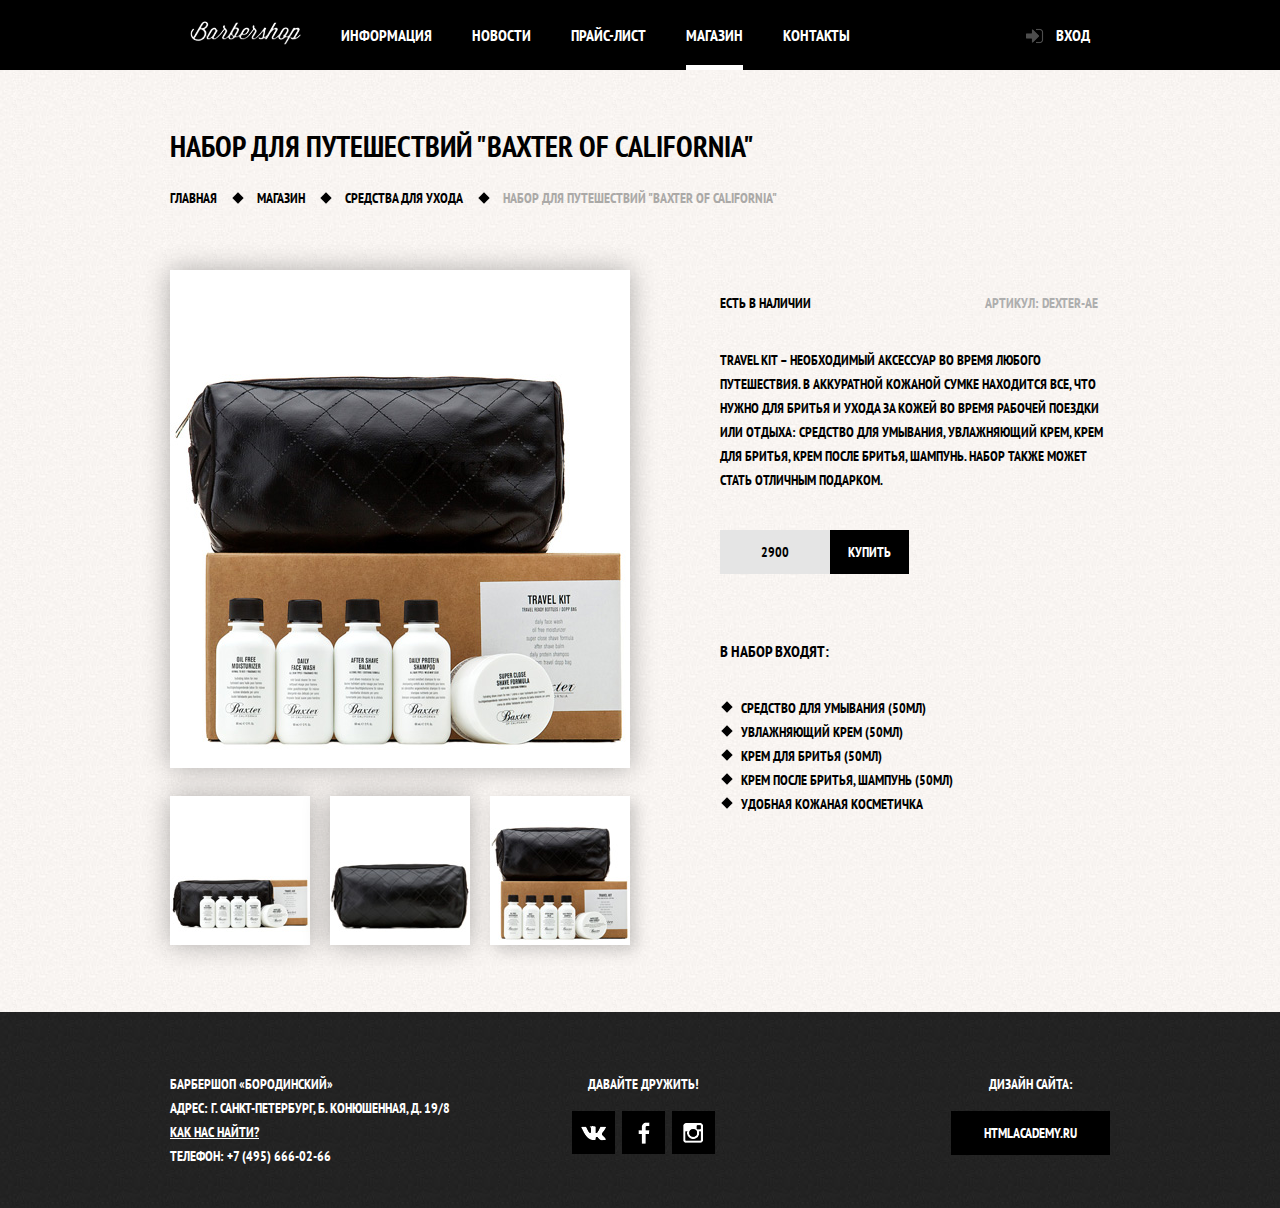
==== commit 4920f4fe: "Правочки Барбер" ====
--- a/item.html
+++ b/item.html
@@ -25,7 +25,7 @@
 					</nav>
 					
 					<div class="user-block">
-						<a class="login" href="#">Вход</a>  <!-- По клику открывается модальное окно с формой входа! -->
+						<a class="login" href="form.html">Вход</a>  <!-- По клику открывается модальное окно с формой входа! -->
 					</div>
 			</div>
 		</header>
@@ -97,7 +97,7 @@
 				<div class="footer-contacts">
 							Барбершоп «Бородинский»<br>
 							Адрес: г. Санкт-Петербург, Б. Конюшенная, д. 19/8<br>
-							<a class="open-map" href="#">Как нас найти?</a><br>
+							<a class="open-map" href="map.html">Как нас найти?</a><br>
 							Телефон: +7 (495) 666-02-66
 				</div>
 				
--- a/css/style.css
+++ b/css/style.css
@@ -740,6 +740,11 @@
 	margin-bottom: 55px;
 }
 
+.item .main-container {
+	margin-top: 0;
+	margin-bottom: 0;
+}
+
 .item  h1 {
 	margin: 0;
 	margin-bottom: 21px;
@@ -756,12 +761,19 @@
 	float: left;
 }
 
-.main_caption {							/* Большая картинка */
+.item .main_caption {							/* Большая картинка */
 	float: left;
-	padding-bottom: 13px;	/* ...Исправить. Если падинг указать 20 рх, то вылезает на деле почему-то больше (7рх лишние)... */
 	padding-left: 0;
 }
 
+.item .content p {
+	margin-bottom: 21px;
+}
+
+.item .miniatures {
+	padding: 0;
+	margin: 0;
+}
 /*.caption a:active .main_caption img{					/ такое не  работает... /
 	background: url("img/-item/big_image.jpeg") no-repeat;
 }*/
@@ -809,6 +821,7 @@
 }
 
 .item .text_box p {
+	margin-top: 0;
 	margin-bottom: 38px;
 }
 
@@ -860,7 +873,7 @@
 }
 
 .footnotes {
-	margin-top: 33px;
+	margin-top: 21px;
 	margin-bottom: 33px;
 }
 
@@ -1344,7 +1357,7 @@
 }*/
 
 .modal-container {
-	background-color: #aba9a7;
+	background: #aba9a7 url("../img/map_static.jpg") no-repeat center;
 	width: 100%; /*766px;*/
 	height: 100%; /*560px;*/
 	z-index: 1;
